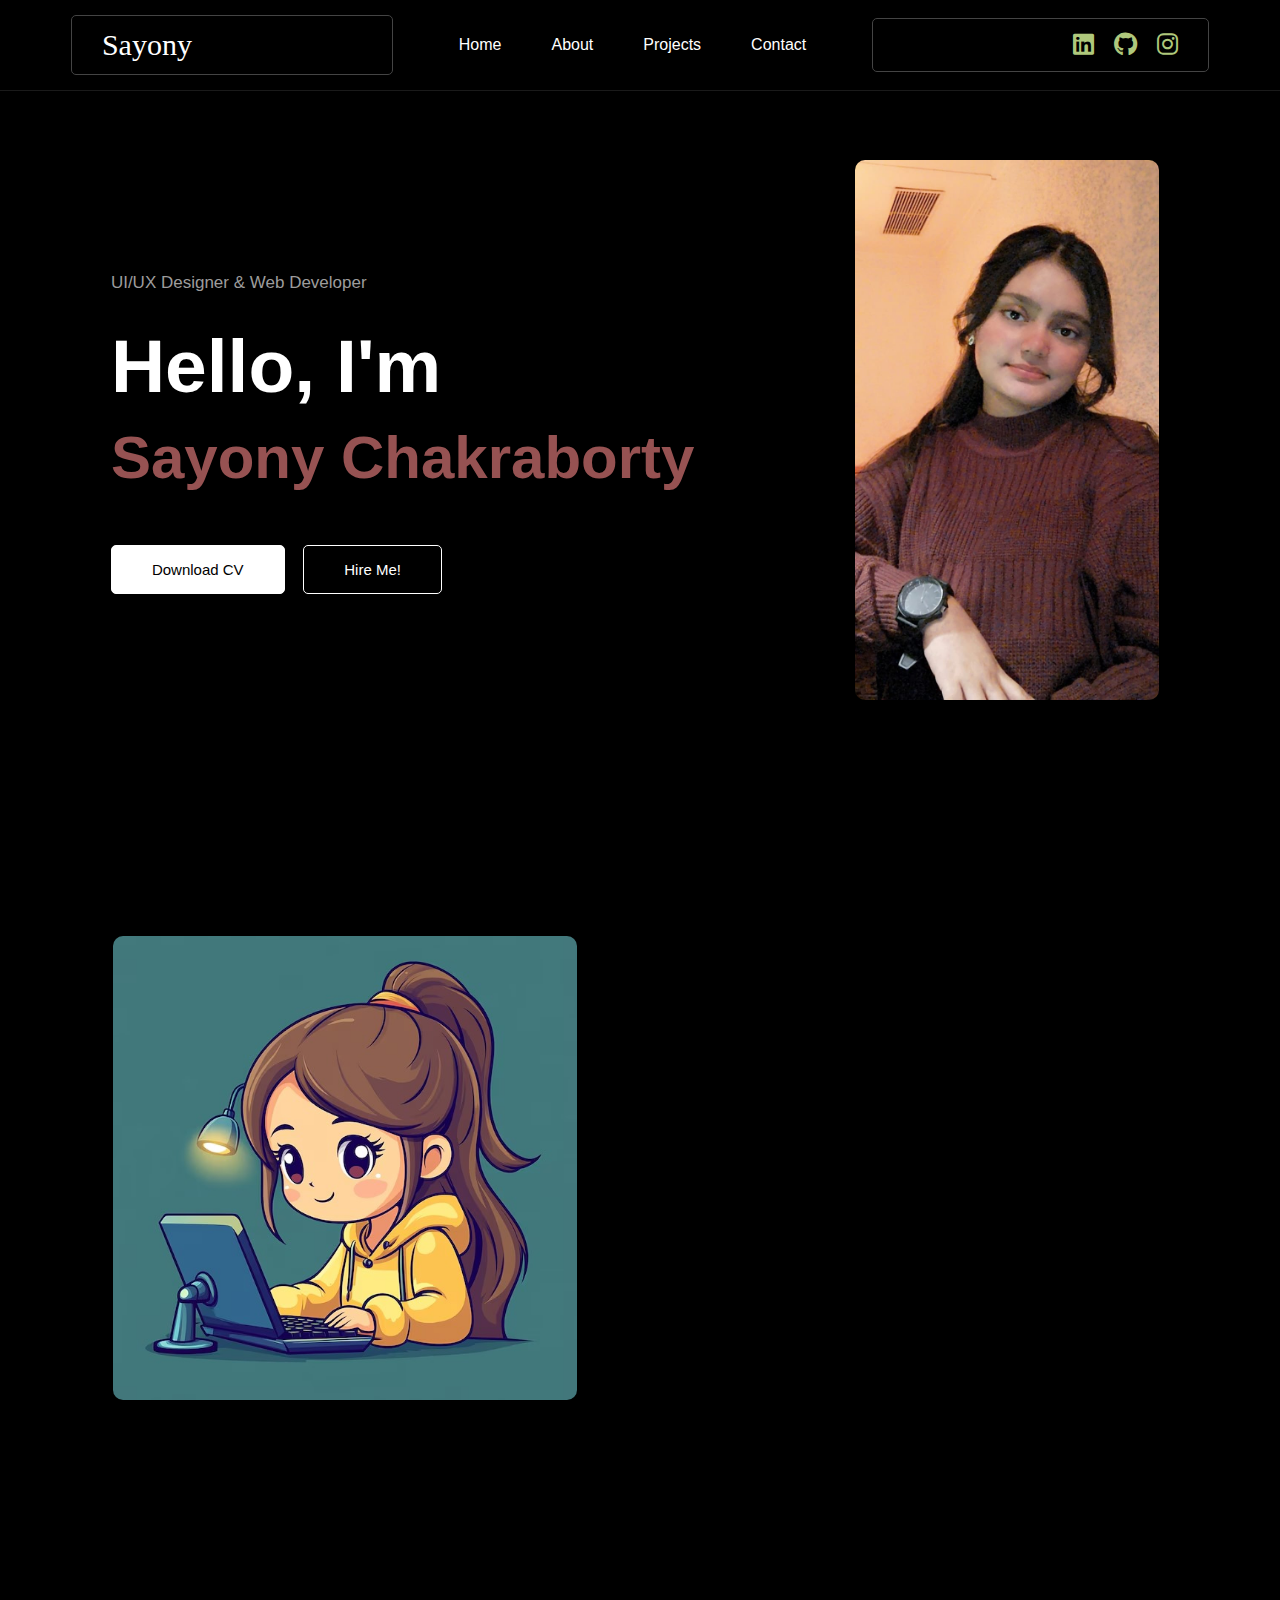
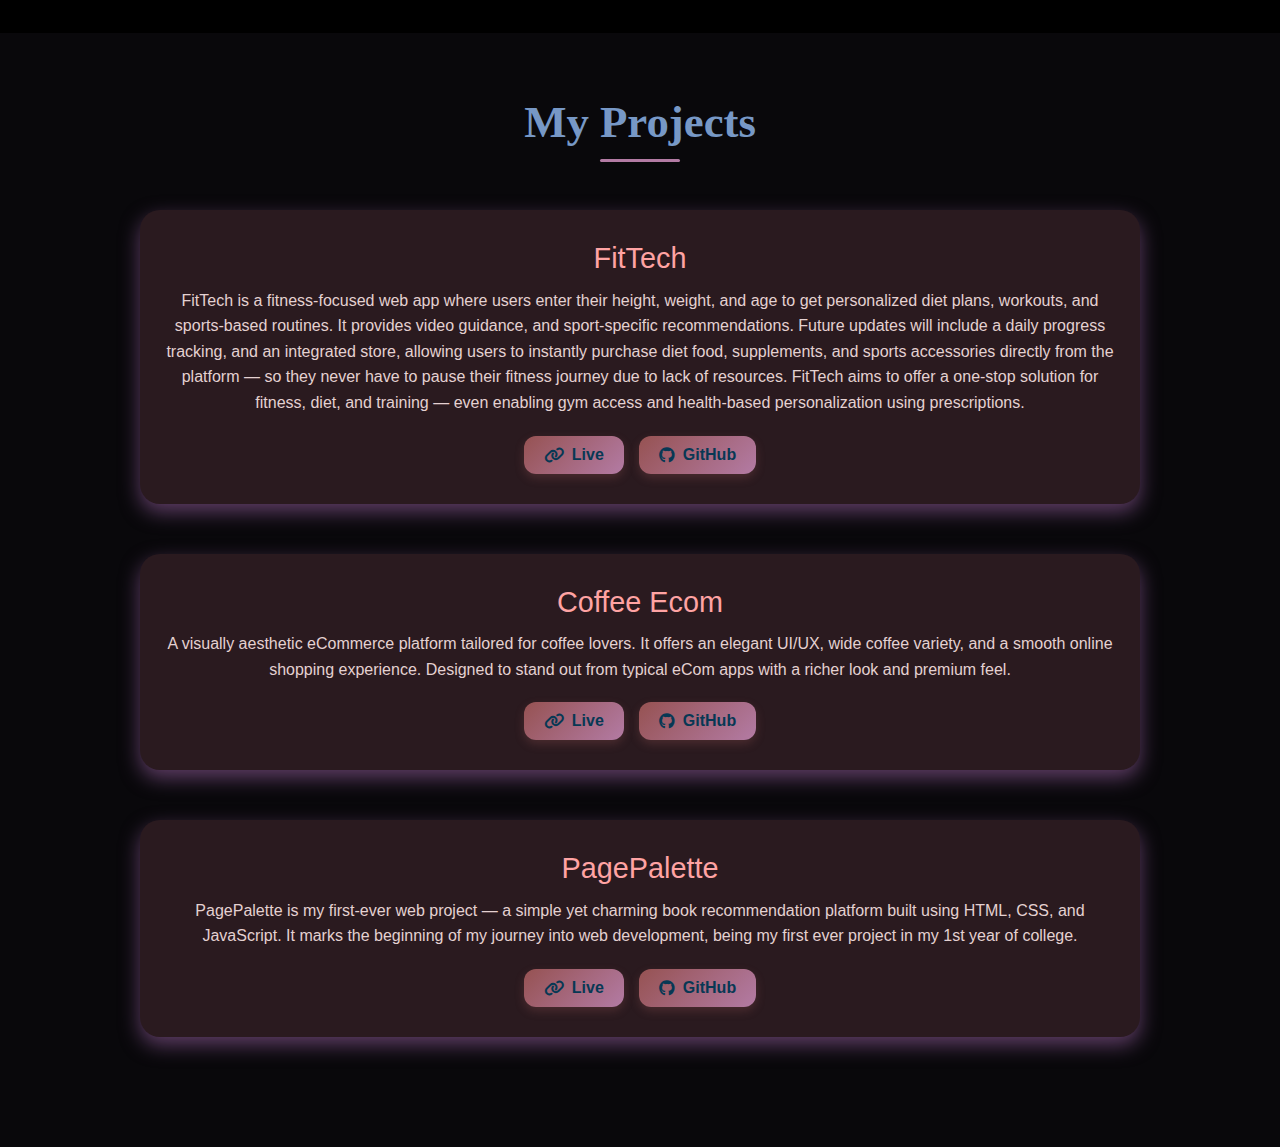
==== index.html @ e0a709f8 "first commit of my portfolio" ====
<!DOCTYPE html>
<html lang="en">
  <head>
    <meta charset="UTF-8" />
    <meta name="viewport" content="width=device-width, initial-scale=1.0" />
    <link
      rel="stylesheet"
      href="https://cdnjs.cloudflare.com/ajax/libs/font-awesome/6.0.0-beta3/css/all.min.css"
    />
    <link rel="stylesheet" href="styles.css" />
    <script src="script.js" defer></script>
    <title>Sayony Chakraborty | Portfolio</title>
  </head>
  <body>
    <header class="interface">
      <nav class="navbar">
        <p class="title">Sayony</p>
        <ul class="homebar">
          <li class="nav-link"><a href="#home">Home</a></li>
          <li class="nav-link"><a href="#about">About</a></li>
          <li class="nav-link"><a href="#projects">Projects</a></li>
          <li class="nav-link"><a href="#contact">Contact</a></li>
        </ul>
        <div class="social">
          <a href="https://www.linkedin.com/in/sayony-chakraborty" target="_blank">
            <i class="fab fa-linkedin"></i>
          </a>
          <a href="https://github.com/sayonyyy" class="github" target="_blank">
            <i class="fab fa-github"></i>
          </a>
          <a href="https://www.instagram.com/__sayony.__" target="_blank">
            <i class="fab fa-instagram"></i>
          </a>
        </div>
      </nav>

      <section class="container" id="home">
        <div class="midbar">
          <div class="content">
            <p class="developer">UI/UX Designer & Web Developer</p>
            <h1>
              Hello, I'm <br />
              <span class="name">Sayony Chakraborty</span>
            </h1>
            <div class="buttons">
              <button class="cv">Download CV</button>
              <button class="hire">Hire Me!</button>
            </div>
          </div>
        </div>

        <div class="image">
          <img src="static/picture.jpg" alt="Sayony Chakraborty" />
        </div>
      </section>

      <section class="bord-thin-bottom" data-scroll-index="0"></section>

      <section class="about-sec" id="about">
        <div class="about-block">
          <div class="ab_content">
            <div class="image-me">
              <img src="static/aboutme.jpg" alt="About Sayony" id="image-me" />
            </div>

            <div class="about-details">
              <h6 class="aboutme">
                <i class="fa-solid fa-bolt"></i> About Me
              </h6>

              <div class="about-everything">
                <div class="itsme">
                  <h5>
                    I'm a <br />
                    <h5><span class="typewriter-text"></span></h5>
                  </h5>
                  <p>
                    I’m Sayony Chakraborty, a 19-year-old Data Science 
                    undergraduate at Techno India University, with a growing 
                    passion for AI, Robotics, and intelligent systems. I’m 
                    currently developing my skills in machine learning, 
                    statistics, and web development—eager to explore how 
                    data can be transformed and applied to solve real-world 
                    problems. <br><br>
                    
                    Through hands-on projects and continuous learning, I 
                    enjoy solving problems that combine logic, design, and 
                    technology. My long-term goal is to pursue a master’s in 
                    Data Science or AI from a leading university like Harvard 
                    or Yale, and to contribute to meaningful innovation in the field.
                  </p>
                </div>

                <hr />

                <div class="education">
                  <h3><span>Education</span></h3>

                  <div class="edu-items">
                    <span class="dot">&bull;</span>
                    <h6 class="date-edu">2010 - 2020</h6>
                    <h5>St. Paul's Boarding & Day School</h5>
                    <span class="stream">Science</span>
                    <p class="edu-p">
                      Completed primary and secondary education with a science focus. Gained early
                      exposure to analytical thinking and creative exploration.
                    </p>
                  </div>

                  <div class="edu-items">
                    <span class="dot">&bull;</span>
                    <h6 class="date-edu">2021 - 2022</h6>
                    <h5>St. Paul's Boarding & Day School</h5>
                    <span class="stream">Commerce</span>
                    <p class="edu-p">
                      Developed foundational knowledge in commerce and business disciplines,
                      preparing for interdisciplinary learning in college.
                    </p>
                  </div>

                  <div class="edu-items">
                    <span class="dot">&bull;</span>
                    <h6 class="date-edu">2023 - Present</h6>
                    <h5>Techno India University</h5>
                    <span class="stream">B.Sc. Data Science</span>
                    <p class="edu-p">
                      Currently exploring the world of data, AI, and robotics through hands-on
                      projects and academic training.
                    </p>
                  </div>
                </div>
              </div>
            </div>
          </div>
        </div>
      </section>
      
      <section class="projects-section" id="projects">
        <h2 class="project-heading">My Projects</h2>
      
        <!-- FitTech Project -->
        <div class="project-card">
          <h3>FitTech</h3>
          <p>
            FitTech is a fitness-focused web app where users enter their height, weight, and age to get personalized diet plans, workouts, and sports-based routines. It provides video guidance, and sport-specific recommendations. Future updates will include a daily progress tracking, and an integrated store, allowing users to instantly purchase diet food, supplements, and sports accessories directly from the platform — so they never have to pause their fitness journey due to lack of resources. FitTech aims to offer a one-stop solution for fitness, diet, and training — even enabling gym access and health-based personalization using prescriptions.
          </p>
          </p>
          <div class="btn-group">
            <a href="https://fittech.vercel.app" target="_blank">
              <button class="project-btn"><i class="fa-solid fa-link"></i> Live</button>
            </a>
            <a href="https://github.com/sayonyyy/Fit-Tech.git" target="_blank">
              <button class="project-btn"><i class="fab fa-github"></i> GitHub</button>
            </a>
          </div>
        </div>
      
        <!-- Coffee Ecom Project -->
        <div class="project-card">
          <h3>Coffee Ecom</h3>
          <p>
            A visually aesthetic eCommerce platform tailored for coffee lovers. It offers an elegant UI/UX, wide coffee variety, and a smooth online shopping experience. Designed to stand out from typical eCom apps with a richer look and premium feel.
          </p>
          <div class="btn-group">
            <a href="https://coffee-ecom.vercel.app" target="_blank">
              <button class="project-btn"><i class="fa-solid fa-link"></i> Live</button>
            </a>
            <a href="https://github.com/SkFahimuddin/Coffee_Ecom.git" target="_blank">
              <button class="project-btn"><i class="fab fa-github"></i> GitHub</button>
            </a>
          </div>
        </div>
      
        <!-- PagePalette Project -->
        <div class="project-card">
          <h3>PagePalette</h3>
          <p>
            PagePalette is my first-ever web project — a simple yet charming book recommendation platform built using HTML, CSS, and JavaScript. It marks the beginning of my journey into web development, being my first ever project in my 1st year of college.
          </p>
          <div class="btn-group">
            <a href="https://the-pagepalette.vercel.app" target="_blank">
              <button class="project-btn"><i class="fa-solid fa-link"></i> Live</button>
            </a>
            <a href="https://github.com/sayonyyy/PagePalette.git" target="_blank">
              <button class="project-btn"><i class="fab fa-github"></i> GitHub</button>
            </a>
          </div>
        </div>
      </section>
      
    </header>
  </body>
</html>
---- styles.css ----
/* Smooth scroll for in-page links */
html {
  scroll-behavior: smooth;
}

* {
  margin: 0;
  padding: 0;
  -webkit-box-sizing: border-box;
  box-sizing: border-box;
  outline: none;
  list-style: none;
}

body {
  background-color: #000;
  color: #fff;
  font-size: 24px;
  overflow-x: hidden;
  font-family: Arial, Helvetica, sans-serif;
}


h1 {
  font-size: 75px;
  font-weight: 600;
}

h2, h3, h4, h5 {
  font-weight: 400;
  line-height: 1.3;
  margin: 0;
  font-size: 30px;
}

h6 {
  font-size: 14px;
  font-weight: 300;
  text-transform: uppercase;
  letter-spacing: 1px;
}

#home {
  scroll-margin-top: 150px;
}


/* nav start */
nav {
  background-color: #000;
  width: 100%;
  color: white;
  display: flex;
  align-items: center;
  justify-content: space-evenly;
  padding: 15px;
  position: fixed;
  top: 0;
  left: 0;
  z-index: 1000;
  border-bottom: 1px solid rgba(255, 255, 255, 0.1);
}

.title {
  display: flex;
  border: 1px solid #444;
  border-radius: 5px;
  padding: 12px 200px 12px 30px;
  font-size: 30px;
  font-family: Georgia, "Times New Roman", Times, serif;
}

nav ul {
  display: flex;
  gap: 30px;
}

nav ul li {
  font-size: 16px;
  font-weight: 500;
  font-family: "Plus Jakarta Sans", sans-serif;
}

nav ul li a {
  color: #fff;
  text-decoration: none;
  padding: 10px;
  transition: all 0.3s ease;
  position: relative;
  display: inline-block;
}

nav ul li a.active {
  border-bottom: 2px solid #f4a1a1;
  color: #f4a1a1;
}

@keyframes glideUp {
  0% {
    transform: translateY(0);
    opacity: 1;
  }
  50% {
    transform: translateY(-30%);
    opacity: 0;
  }
  100% {
    transform: translateY(0);
    opacity: 1;
  }
}

nav ul li a:hover {
  color: #f4a1a1;
  animation: glideUp 0.6s ease forwards;
}

.social {
  border: 1px solid #444;
  border-radius: 5px;
  padding: 12px 30px 12px 200px;
  display: flex;
  gap: 20px;
  align-items: center;
}

.social a {
  color: #afc87c;
  font-size: 24px;
  transition: color 0.3s ease, transform 0.3s ease;
}

.social a:hover {
  transform: scale(1.4);
}

/* True colors on hover */
.social a:hover .fa-linkedin {
  color: #5ea4ea;
}

.social a:hover .fa-github {
  color: white;
}

.social a:hover .fa-instagram {
  background: radial-gradient(circle at 30% 107%, 
    #fdf497 0%, 
    #fdf497 5%, 
    #fd5949 45%, 
    #d6249f 60%, 
    #285AEB 90%);
  -webkit-background-clip: text;
  -webkit-text-fill-color: transparent;
}


/* nav end */

.container {
  margin-top: 150px;
  margin-bottom: 100px;
  display: flex;
  width: 100%;
  justify-content: space-evenly;
  align-items: center;
  flex-wrap: wrap;
  gap: 40px;
}

.developer {
  color: #9d9c9c;
  font-size: 17px;
  margin-bottom: 30px;
}

h1 span {
  font-size: 60px;
  display: inline-block;
  color: #965252;
}

.buttons {
  margin-top: 50px;
}

.cv,
.hire {
  font-size: 15px;
  font-weight: 100;
  padding: 15px 40px;
  border-radius: 5px;
  cursor: pointer;
  transition: 0.4s ease;
  border: 1px solid white;
}

.cv {
  color: black;
  background: white;
}

.hire {
  color: white;
  background: transparent;
  margin-left: 12px;
}

.cv:hover {
  background: transparent;
  color: #fff;
}

.hire:hover {
  background: white;
  color: black;
}

.image {
  padding: 10px;
  max-width: 45%;
}

.image img {
  width: 100%;
  height: 60vh;
  object-fit: cover;
  border-radius: 10px;
}

/* about start */

#about {
  scroll-margin-top: 30px; /* or match your nav height */
}


.about-sec {
  width: 100%;
  max-width: 1200px;
  margin: 100px auto;
  padding: 0 20px;
  padding-top: 120px;
  display: flex;
  flex-wrap: wrap;
  justify-content: center;
  gap: 40px;
}

.about-block {
  display: flex;
  flex-wrap: wrap;
  justify-content: center;
  align-items: flex-start;
  gap: 40px;
  width: 100%;
}

.image-me {
  flex: 1 1 300px;
  display: flex;
  justify-content: center;
}

#image-me {
  max-width: 100%;
  height: 29rem;
  border-radius: 10px;
  padding: 0;
}

.aboutme{
  font-size: 20px;
  font-weight: 950;
  margin-bottom: 15px;
  padding: 5px 0 5px 10px;
  color:#a7655c;
  background: #252424bd;
}

.about-details {
  flex: 1 1 400px;
  max-width: 550px;
  width: 45%;
  opacity: 0;
  transform: translateX(0) scale(1.2);
  filter: none;
  box-shadow: 0 0 20px rgba(0, 255, 255, 0.727); /* Optional for glow */
} 

.ab_content {
  display: flex;
  flex-wrap: wrap;
  justify-content: center;
  align-items: flex-start;
  gap: 40px;
}
.about-everything p {
  font-size: 14px;
  margin-top: 20px;
  margin-bottom: 30px;
  letter-spacing: 1.6px;
  line-height: 1.5;
}

#ab_content h3 {
  margin-top: 30px;
}

#ab_content h3 span {
  font-size: 40px;
  font-weight: 200;
}

.itsme {
  margin-top: 15px;
}

.typewriter-text {
  color: #7fdadacc;
  font-family: monospace;
  font-size: 23px;
  font-weight: 800;
  white-space: nowrap;
  overflow: hidden;
  border-right: 2px solid #fff;
  width: fit-content;
}

.about-everything {
  overflow-y: scroll;
  overflow-x: hidden;
  padding: 0 20px 0 20px;
  max-height: 61vh;
}

.dot {
  font-size: 30px;
  font-weight: 1000;
  color: rgb(102, 172, 102);
}

.date-edu {
  display: inline-block;
  padding: 7px 20px;
  border: 1px solid rgba(255, 255, 255, 0.29);
  border-radius: 30px;
  margin-bottom: 15px;
}

.edu-items span.stream{
  font-size: 18px;
  font-weight: 400;
}

.education h3{
  font-size: 32px;
  font-family: 'Times New Roman', Times, serif;
  color: #a6ca86ed;
  display: flex;
  justify-content: center;
  margin: 30px 0 20px 0;
  font-weight: 600;
}

.education h5 {
  font-size: 22px;
  margin-bottom: 8px;
  font-weight: 600;
  color: lightslategray;
}

/* Animation keyframes */
@keyframes slideInBounceGlow {
  0% {
    transform: translateX(600px) scale(1.2);
    opacity: 0;
    filter: blur(5px) brightness(0.8);
    box-shadow: none;
  }
  50% {
    transform: translateX(-10px) scale(1.1);
    filter: blur(4px) brightness(1.2);
    box-shadow: 0 0 15px #c17373;
  }
  70% {
    transform: translateX(5px) scale(1.1);
    box-shadow: 0 0 18px #c17373;
  }
  100% {
    transform: translateX(0) scale(1);
    opacity: 1;
    filter: blur(0);
    box-shadow: 0 0 20px rgba(0, 255, 255, 0.727);
  }
}

/* about end */

/* Custom scrollbar for about section */
.about-everything::-webkit-scrollbar {
  width: 8px;
}

.about-everything::-webkit-scrollbar-thumb {
  background-color: #444;
  border-radius: 10px;
}

.about-everything::-webkit-scrollbar-track {
  background-color: #111;
}


/* Responsive Tweaks start */
@media (max-width: 768px) {
  .container {
    flex-direction: column;
    align-items: center;
    margin-top: 140px;
  }

  .image {
    max-width: 90%;
  }

  .title,
  .social {
    padding: 12px 30px;
    font-size: 24px;
  }

  nav {
    flex-direction: column;
    gap: 10px;
    padding: 15px 20px;
  }

  nav ul {
    flex-direction: column;
    gap: 10px;
  }

  .about-sec {
    flex-direction: column;
    align-items: center;
  }

  #image-me,
  .about-details {
    width: 90%;
  }
}

/* Responsive Tweaks end*/


/* PROJECT SECTION */

#projects {
  scroll-margin-top: 50px;
}

.projects-section {
  padding: 60px 20px;
  background: #09080b; /* Deep chocolate background */
  color: #fff;
  text-align: center;
}

.project-heading {
  font-size: 2.8rem;
  font-family: Georgia, 'Times New Roman', Times, serif;
  color: #7798c6;
  margin-bottom: 3rem;
  font-weight: 700;
  position: relative;
}

.project-heading::after {
  content: '';
  display: block;
  width: 80px;
  height: 3px;
  background: #b37ba4; /* Soft purple accent */
  margin: 8px auto 0;
  border-radius: 4px;
}

.project-card {
  background: #2a1a1f;
  border-radius: 20px;
  padding: 30px 20px;
  margin-bottom: 50px;
  box-shadow: 0 8px 20px rgba(153, 98, 162, 0.584);
  transition: transform 0.3s ease, box-shadow 0.3s ease;
  max-width: 1000px;
  margin-inline: auto;
}

.project-card:hover {
  transform: translateY(-5px);
  box-shadow: 0 10px 25px rgba(152, 123, 179, 0.709);
}

.project-card h3 {
  font-size: 1.8rem;
  font-family: 'Franklin Gothic Medium', 'Arial Narrow', Arial, sans-serif;
  margin-bottom: 10px;
  color: #ffa3a3;
}

.project-card p {
  font-size: 1rem;
  font-family: 'Gill Sans', 'Gill Sans MT', Calibri, 'Trebuchet MS', sans-serif;
  line-height: 1.6;
  margin-bottom: 20px;
  color: #e4d1d1;
}

.btn-group {
  display: flex;
  justify-content: center;
  gap: 15px;
  flex-wrap: wrap;
}

.btn-group a {
  text-decoration: none;
  display: inline-block;
}

.project-btn {
  background: linear-gradient(135deg, #965252, #b37ba4); /* Brown + Purple blend */
  border: none;
  color: #073854;
  padding: 10px 20px;
  font-size: 1rem;
  border-radius: 12px;
  cursor: pointer;
  transition: background 0.3s, transform 0.2s ease;
  display: flex;
  align-items: center;
  gap: 8px;
  font-weight: bold;
  box-shadow: 0 4px 10px rgba(150, 82, 82, 0.3);
}

.project-btn:hover {
  color: antiquewhite;
  background: linear-gradient(135deg, #7e4040, #944f93);
  transform: translateY(-2px);
}

.project-btn:focus {
  outline: none;
  box-shadow: 0 0 0 3px rgba(150, 82, 82, 0.4);
}
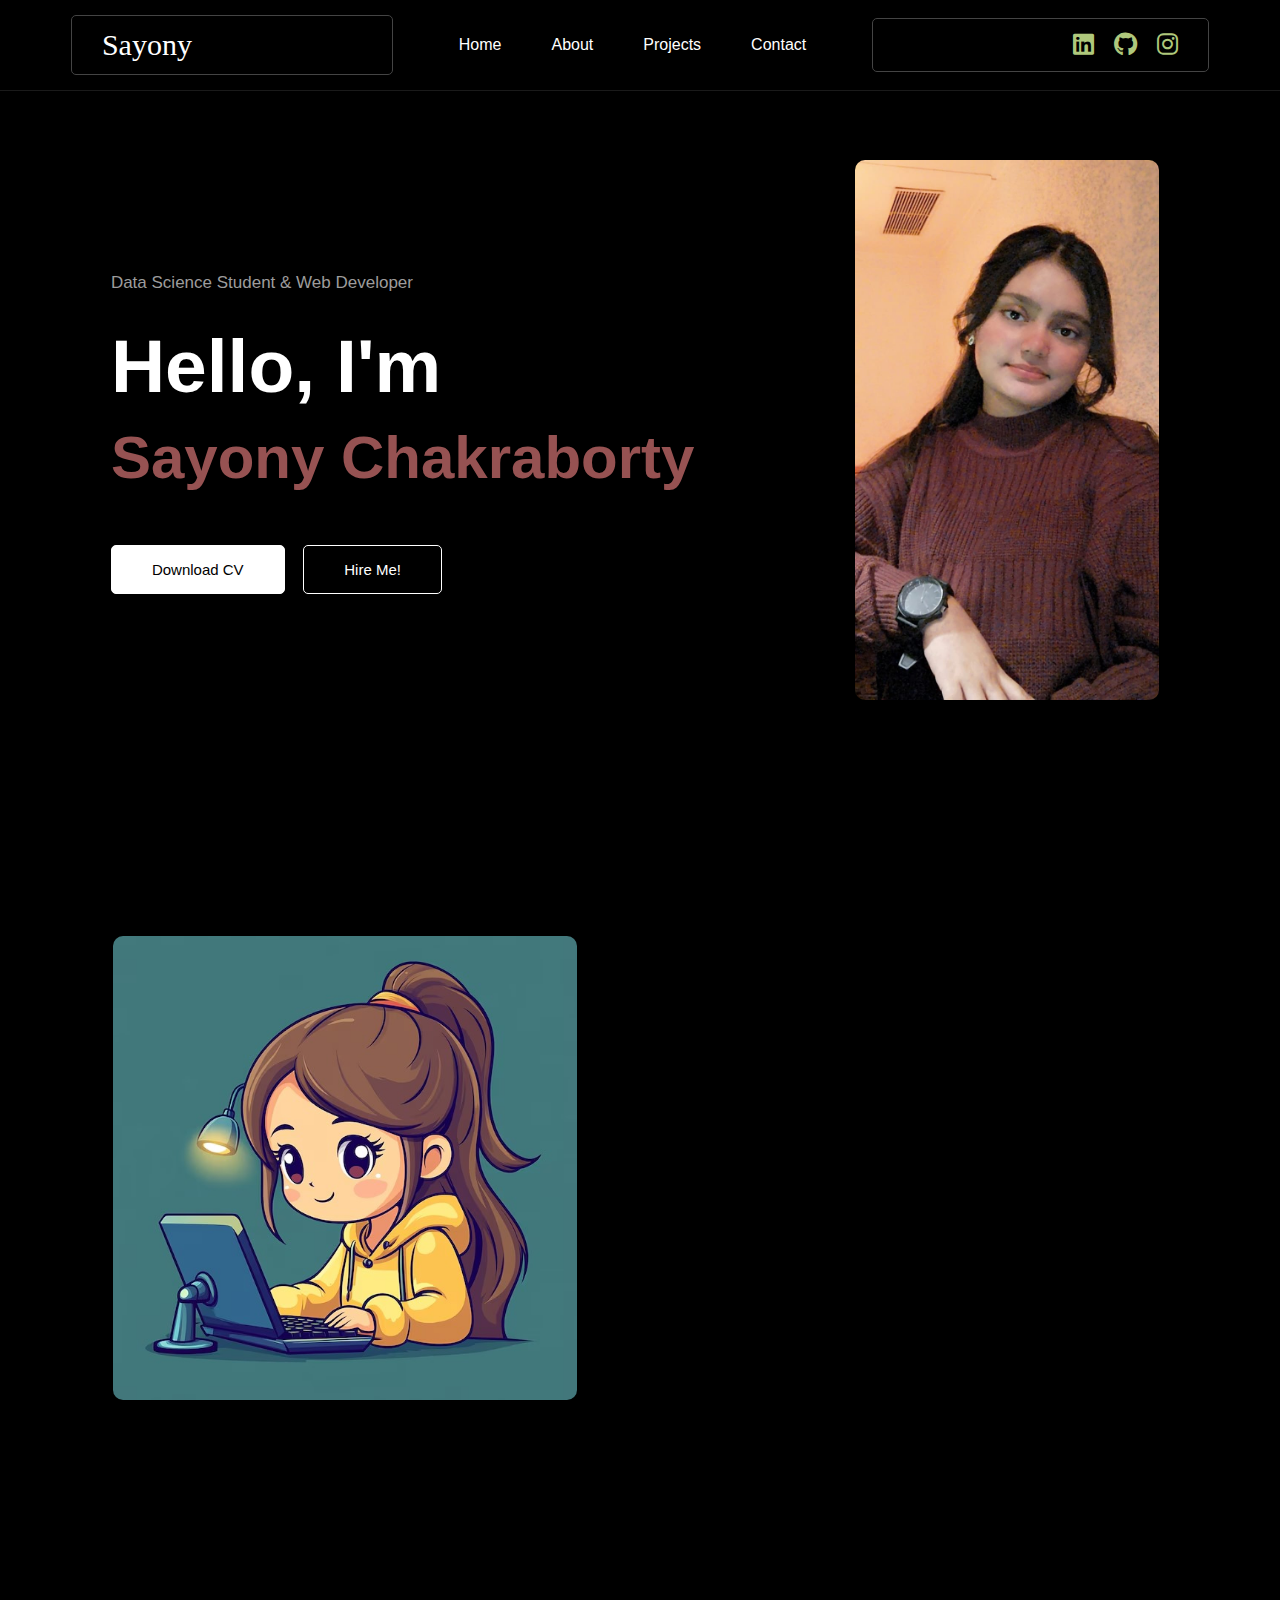
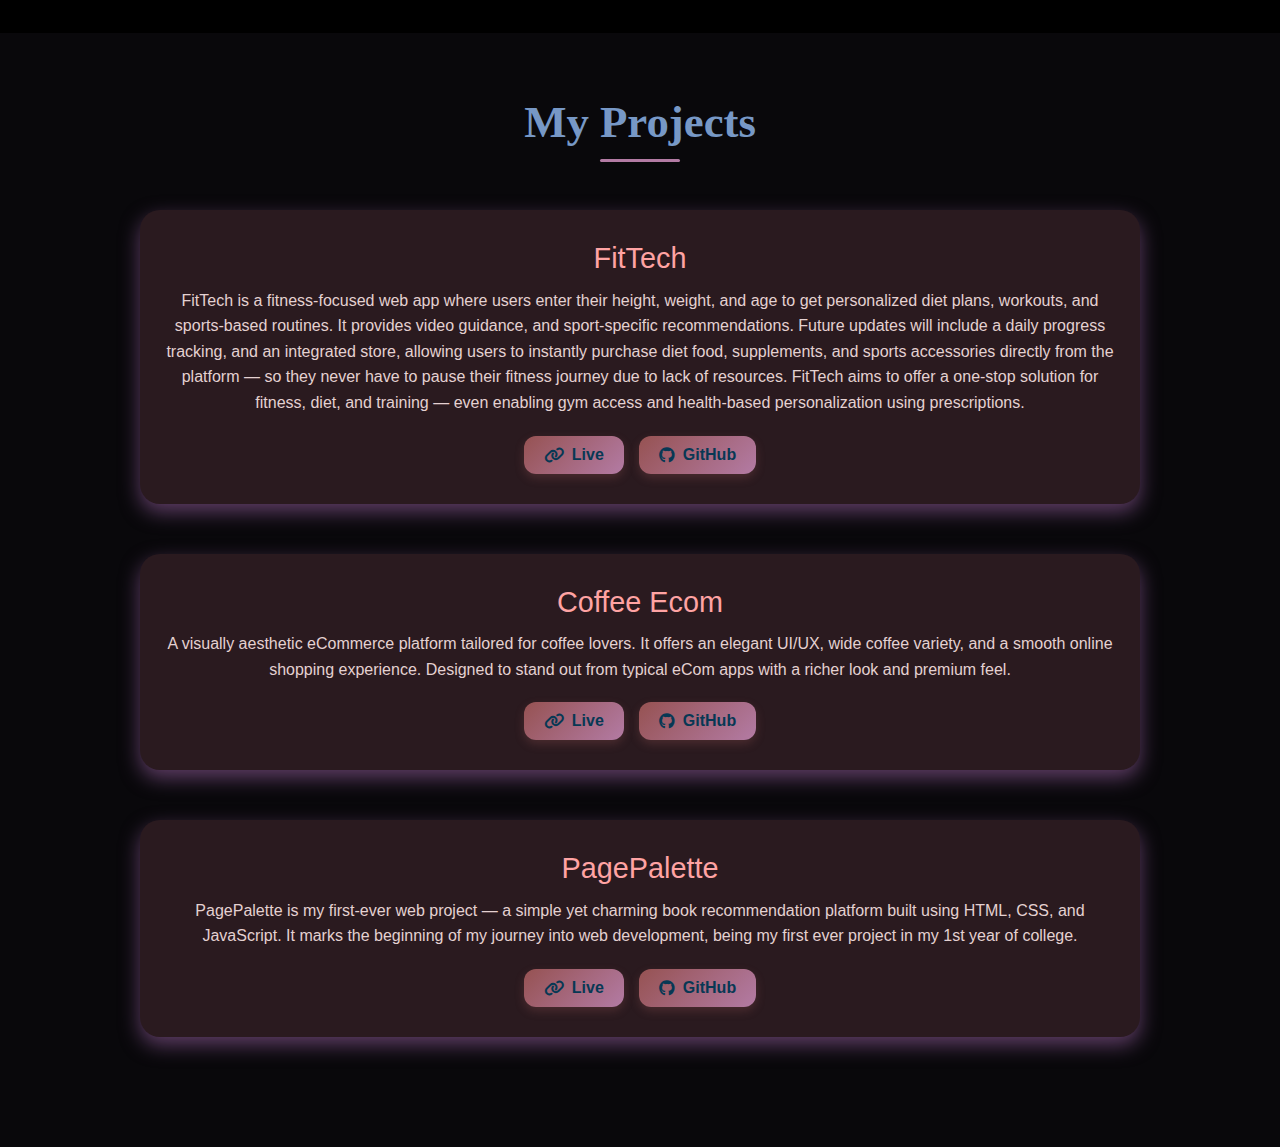
==== commit 70733e9e: "data science" ====
--- a/index.html
+++ b/index.html
@@ -37,7 +37,7 @@
       <section class="container" id="home">
         <div class="midbar">
           <div class="content">
-            <p class="developer">UI/UX Designer & Web Developer</p>
+            <p class="developer">Data Science Student & Web Developer</p>
             <h1>
               Hello, I'm <br />
               <span class="name">Sayony Chakraborty</span>
--- a/styles.css
+++ b/styles.css
@@ -411,50 +411,6 @@
   background-color: #111;
 }
 
-
-/* Responsive Tweaks start */
-@media (max-width: 768px) {
-  .container {
-    flex-direction: column;
-    align-items: center;
-    margin-top: 140px;
-  }
-
-  .image {
-    max-width: 90%;
-  }
-
-  .title,
-  .social {
-    padding: 12px 30px;
-    font-size: 24px;
-  }
-
-  nav {
-    flex-direction: column;
-    gap: 10px;
-    padding: 15px 20px;
-  }
-
-  nav ul {
-    flex-direction: column;
-    gap: 10px;
-  }
-
-  .about-sec {
-    flex-direction: column;
-    align-items: center;
-  }
-
-  #image-me,
-  .about-details {
-    width: 90%;
-  }
-}
-
-/* Responsive Tweaks end*/
-
-
 /* PROJECT SECTION */
 
 #projects {
@@ -556,3 +512,136 @@
   outline: none;
   box-shadow: 0 0 0 3px rgba(150, 82, 82, 0.4);
 }
+
+
+@media (max-width: 768px) {
+
+  /* NAVBAR */
+  nav {
+    flex-direction: row;
+    flex-wrap: wrap;
+    justify-content: center;
+    padding: 10px;
+  }
+
+  .title {
+    font-size: 20px;
+    padding: 10px 15px;
+  }
+
+  nav ul {
+    flex-direction: row;
+    gap: 10px;
+    flex-wrap: wrap;
+    justify-content: center;
+  }
+
+  nav ul li {
+    font-size: 14px;
+  }
+
+  .social {
+    padding: 5px 10px;
+    gap: 10px;
+  }
+
+  .social i {
+    font-size: 16px;
+  }
+
+  /* HOME CONTAINER */
+  .container {
+    flex-direction: column;
+    align-items: center;
+    padding: 10px;
+    margin-top: 80px;
+    margin-bottom: 40px;
+    gap: 20px;
+  }
+
+  .image img {
+    width: 100%;
+    max-height: 300px;
+    object-fit: cover;
+  }
+
+  h1 {
+    font-size: 36px;
+    text-align: center;
+  }
+
+  h1 span {
+    font-size: 30px;
+  }
+
+  .buttons {
+    flex-direction: column;
+    align-items: center;
+    gap: 10px;
+  }
+
+  .cv, .hire {
+    width: 80%;
+    font-size: 14px;
+  }
+
+  /* ABOUT SECTION */
+  .about-sec {
+    padding: 10px;
+    margin-top: 50px;
+  }
+
+  .about-heading {
+    font-size: 30px;
+  }
+
+  .about-block {
+    flex-direction: column;
+    align-items: center;
+    gap: 25px;
+  }
+
+  .image-me {
+    width: 100%;
+  }
+
+  #image-me {
+    height: auto;
+    width: 100%;
+  }
+
+  .about-details {
+    width: 100%;
+  }
+
+  .about-everything {
+    max-height: 300px;
+    font-size: 14px;
+    padding: 10px;
+  }
+
+  .education h3 {
+    font-size: 18px;
+  }
+
+  .education h5 {
+    font-size: 16px;
+  }
+
+  /* PROJECT SECTION */
+  .project-heading {
+    font-size: 28px;
+  }
+
+  .project-card {
+    padding: 15px;
+  }
+
+  .project-card h3 {
+    font-size: 20px;
+  }
+
+  .project-card p {
+    font-size: 14px;
+  }
+}
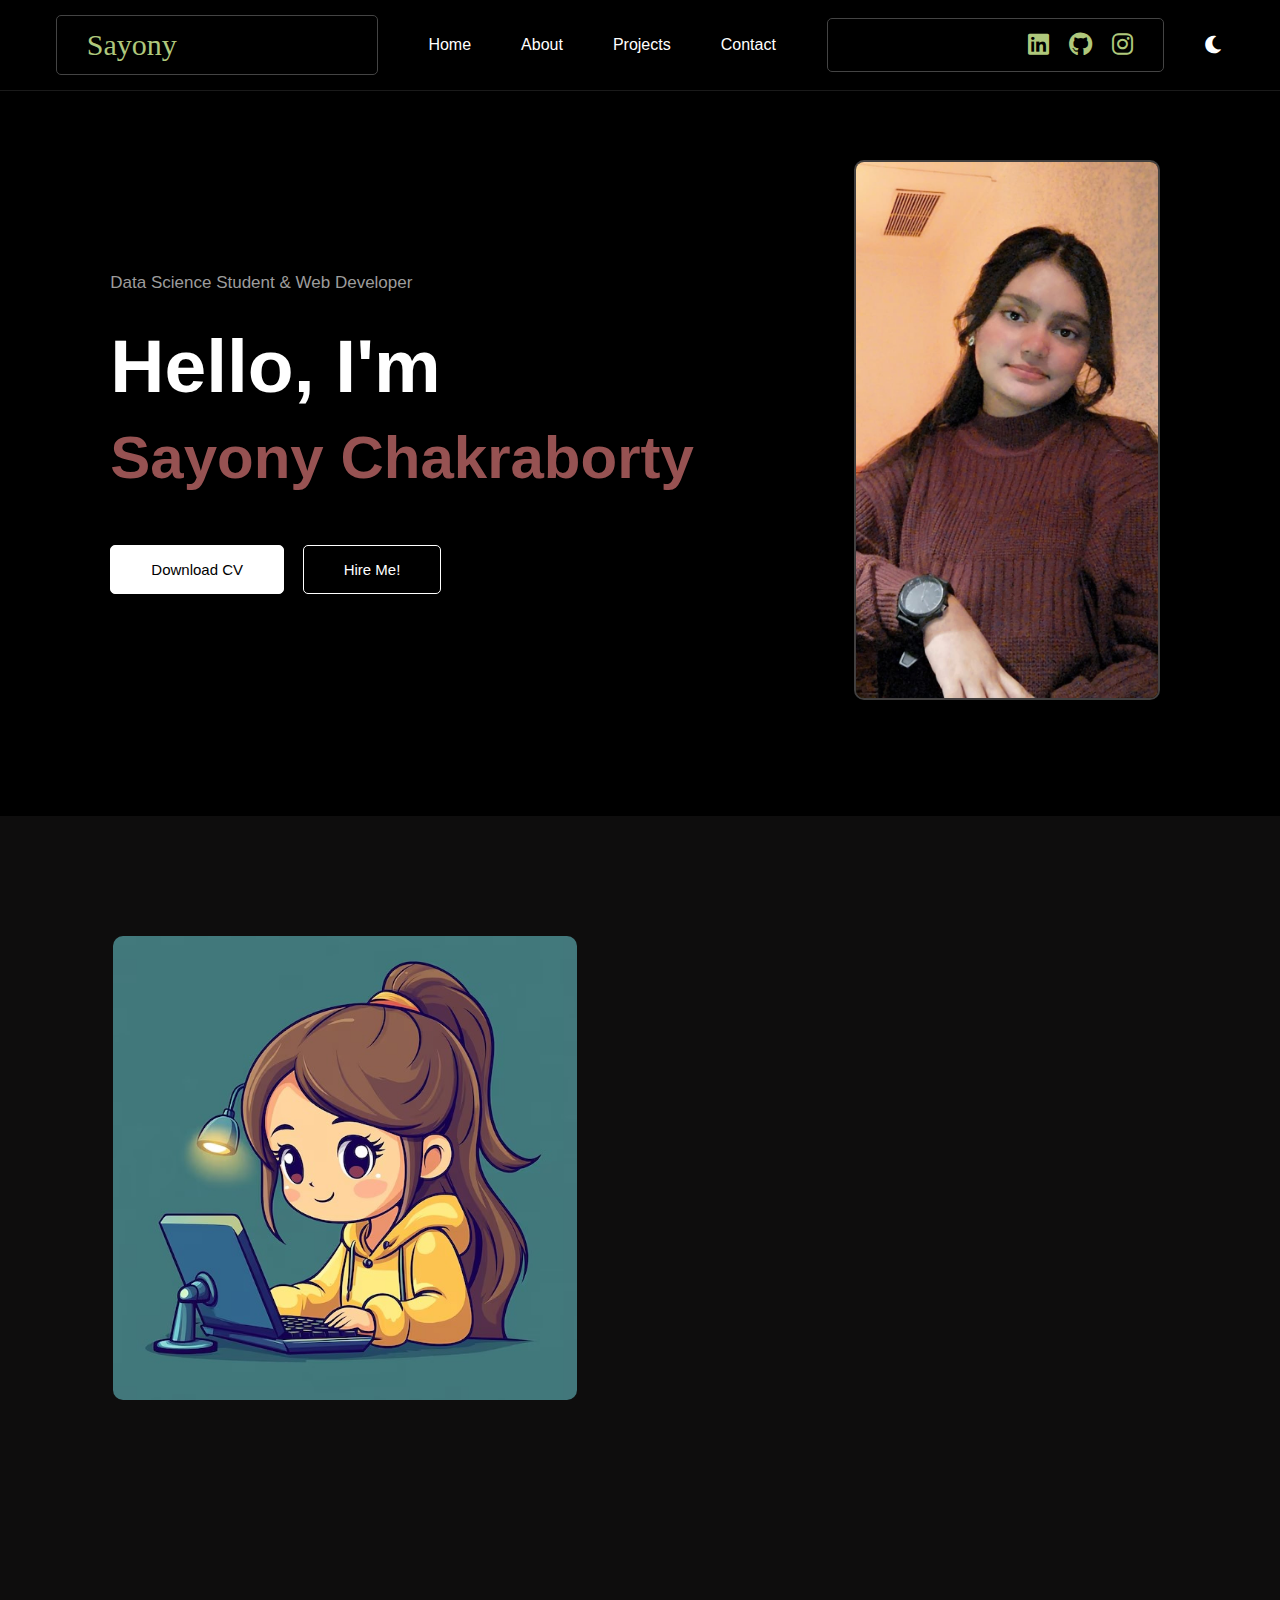
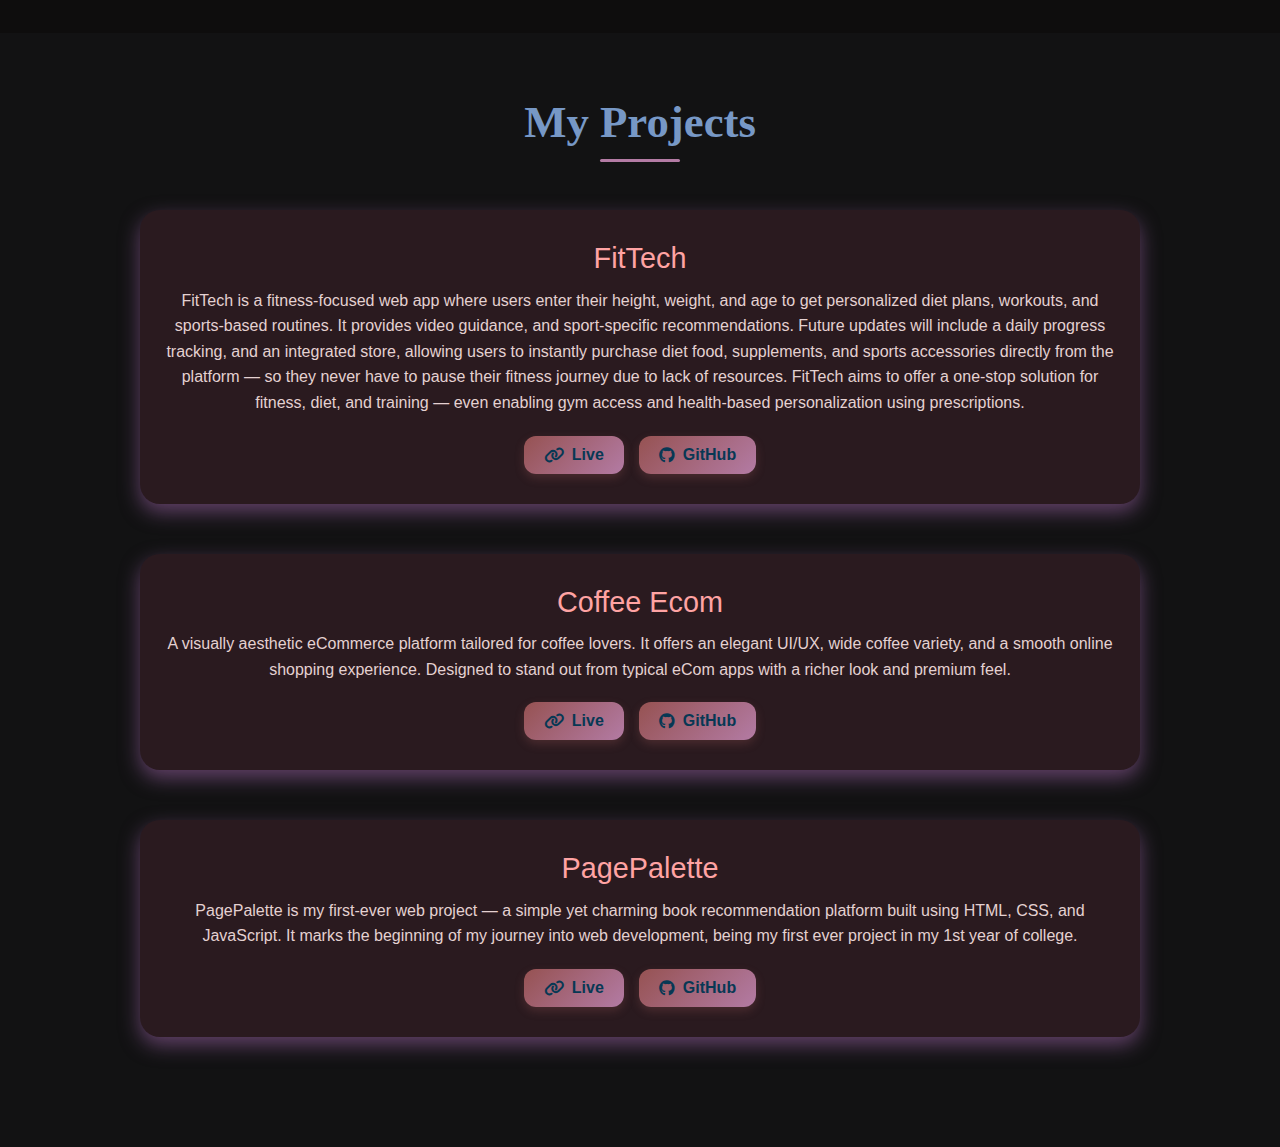
==== commit 79dc2320: "added dark and light mode theme with a toggle" ====
--- a/index.html
+++ b/index.html
@@ -32,6 +32,9 @@
             <i class="fab fa-instagram"></i>
           </a>
         </div>
+        <button class="theme-toggle" id="theme-toggle">
+          <i class="fas fa-moon"></i>
+        </button>        
       </nav>
 
       <section class="container" id="home">
--- a/styles.css
+++ b/styles.css
@@ -12,8 +12,55 @@
   list-style: none;
 }
 
+:root {
+  --bg-color: #000;
+  --about-bg-color: #0e0d0d;
+  --project-bg-color: #121213;
+  --nav-bg-color: #000;
+  --text-color: #fff;
+  --accent: #afc87c;
+  --developer: #9d9c9c;
+  --navlia-color: #f4a1a1;
+  --about-box-shad: #00ffffb9;
+  --typewriter:  #7fdadacc;
+  --name-color: #965252;
+  --institute-color: lightslategray;
+  --stream-color: #ab9494;
+}
+
+.theme-light {
+  --bg-color: #b1a4a4;
+  --about-bg-color: #a49797;
+  --project-bg-color: #928888;
+  --nav-bg-color: #807b7bfb;
+  --text-color: #000;
+  --accent: #294810;
+  --developer: #484545;
+  --navlia-color: #900a0a;
+  --about-box-shad: #073434f8;
+  --typewriter:  #2d3087e7;
+  --name-color: #5b2c2c;
+  --institute-color: rgb(49, 65, 81);
+  --stream-color: #3c3636;
+}
+
+.theme-toggle {
+  background: transparent;
+  border: none;
+  color: var(--text-color);
+  font-size: 20px;
+  cursor: pointer;
+  transition: transform 0.3s ease;
+}
+
+.theme-toggle:hover {
+  transform: rotate(20deg);
+}
+
 body {
-  background-color: #000;
+  background-color: var(--bg-color);
+  color: var(--text-color);
+  transition: background 0.5s, color 0.5s;
   color: #fff;
   font-size: 24px;
   overflow-x: hidden;
@@ -24,6 +71,8 @@
 h1 {
   font-size: 75px;
   font-weight: 600;
+  background-color: var(--bg-color);
+  color: var(--text-color);
 }
 
 h2, h3, h4, h5 {
@@ -47,9 +96,9 @@
 
 /* nav start */
 nav {
-  background-color: #000;
+  background-color: var( --nav-bg-color);
+  color: var(--text-color);
   width: 100%;
-  color: white;
   display: flex;
   align-items: center;
   justify-content: space-evenly;
@@ -64,6 +113,7 @@
 .title {
   display: flex;
   border: 1px solid #444;
+  color: var(--accent);
   border-radius: 5px;
   padding: 12px 200px 12px 30px;
   font-size: 30px;
@@ -82,7 +132,7 @@
 }
 
 nav ul li a {
-  color: #fff;
+  color: var(--text-color);
   text-decoration: none;
   padding: 10px;
   transition: all 0.3s ease;
@@ -111,7 +161,7 @@
 }
 
 nav ul li a:hover {
-  color: #f4a1a1;
+  color: var(--navlia-color);
   animation: glideUp 0.6s ease forwards;
 }
 
@@ -125,7 +175,7 @@
 }
 
 .social a {
-  color: #afc87c;
+  color: var(--accent);
   font-size: 24px;
   transition: color 0.3s ease, transform 0.3s ease;
 }
@@ -169,7 +219,7 @@
 }
 
 .developer {
-  color: #9d9c9c;
+  color: var(--developer);
   font-size: 17px;
   margin-bottom: 30px;
 }
@@ -177,7 +227,7 @@
 h1 span {
   font-size: 60px;
   display: inline-block;
-  color: #965252;
+  color: var(--name-color);
 }
 
 .buttons {
@@ -192,7 +242,7 @@
   border-radius: 5px;
   cursor: pointer;
   transition: 0.4s ease;
-  border: 1px solid white;
+  border: 1px solid var(--text-color);
 }
 
 .cv {
@@ -201,14 +251,14 @@
 }
 
 .hire {
-  color: white;
+  color: var(--text-color);
   background: transparent;
   margin-left: 12px;
 }
 
 .cv:hover {
   background: transparent;
-  color: #fff;
+  color: var(--text-color);
 }
 
 .hire:hover {
@@ -226,6 +276,7 @@
   height: 60vh;
   object-fit: cover;
   border-radius: 10px;
+  border: 2.5px solid #424040;
 }
 
 /* about start */
@@ -236,11 +287,10 @@
 
 
 .about-sec {
-  width: 100%;
-  max-width: 1200px;
-  margin: 100px auto;
+  background: var(--about-bg-color);
   padding: 0 20px;
   padding-top: 120px;
+  padding-bottom: 100px;
   display: flex;
   flex-wrap: wrap;
   justify-content: center;
@@ -284,8 +334,7 @@
   width: 45%;
   opacity: 0;
   transform: translateX(0) scale(1.2);
-  filter: none;
-  box-shadow: 0 0 20px rgba(0, 255, 255, 0.727); /* Optional for glow */
+  filter: none; 
 } 
 
 .ab_content {
@@ -296,6 +345,7 @@
   gap: 40px;
 }
 .about-everything p {
+  color: var(--text-color);
   font-size: 14px;
   margin-top: 20px;
   margin-bottom: 30px;
@@ -303,6 +353,10 @@
   line-height: 1.5;
 }
 
+.itsme h5{
+  color: var(--text-color);
+}
+
 #ab_content h3 {
   margin-top: 30px;
 }
@@ -317,7 +371,7 @@
 }
 
 .typewriter-text {
-  color: #7fdadacc;
+  color: var(--typewriter);
   font-family: monospace;
   font-size: 23px;
   font-weight: 800;
@@ -341,22 +395,24 @@
 }
 
 .date-edu {
+  color: var(--text-color);
   display: inline-block;
   padding: 7px 20px;
-  border: 1px solid rgba(255, 255, 255, 0.29);
+  border: 1px solid #444;
   border-radius: 30px;
   margin-bottom: 15px;
 }
 
 .edu-items span.stream{
   font-size: 18px;
-  font-weight: 400;
+  font-weight: 550;
+  color: var(--stream-color);
 }
 
 .education h3{
   font-size: 32px;
   font-family: 'Times New Roman', Times, serif;
-  color: #a6ca86ed;
+  color: var(--accent);
   display: flex;
   justify-content: center;
   margin: 30px 0 20px 0;
@@ -366,8 +422,8 @@
 .education h5 {
   font-size: 22px;
   margin-bottom: 8px;
-  font-weight: 600;
-  color: lightslategray;
+  font-weight: 650;
+  color: var(--institute-color);
 }
 
 /* Animation keyframes */
@@ -391,7 +447,7 @@
     transform: translateX(0) scale(1);
     opacity: 1;
     filter: blur(0);
-    box-shadow: 0 0 20px rgba(0, 255, 255, 0.727);
+    box-shadow: 0 0 20px var(--about-box-shad);
   }
 }
 
@@ -419,7 +475,7 @@
 
 .projects-section {
   padding: 60px 20px;
-  background: #09080b; /* Deep chocolate background */
+  background: var(--project-bg-color);
   color: #fff;
   text-align: center;
 }
